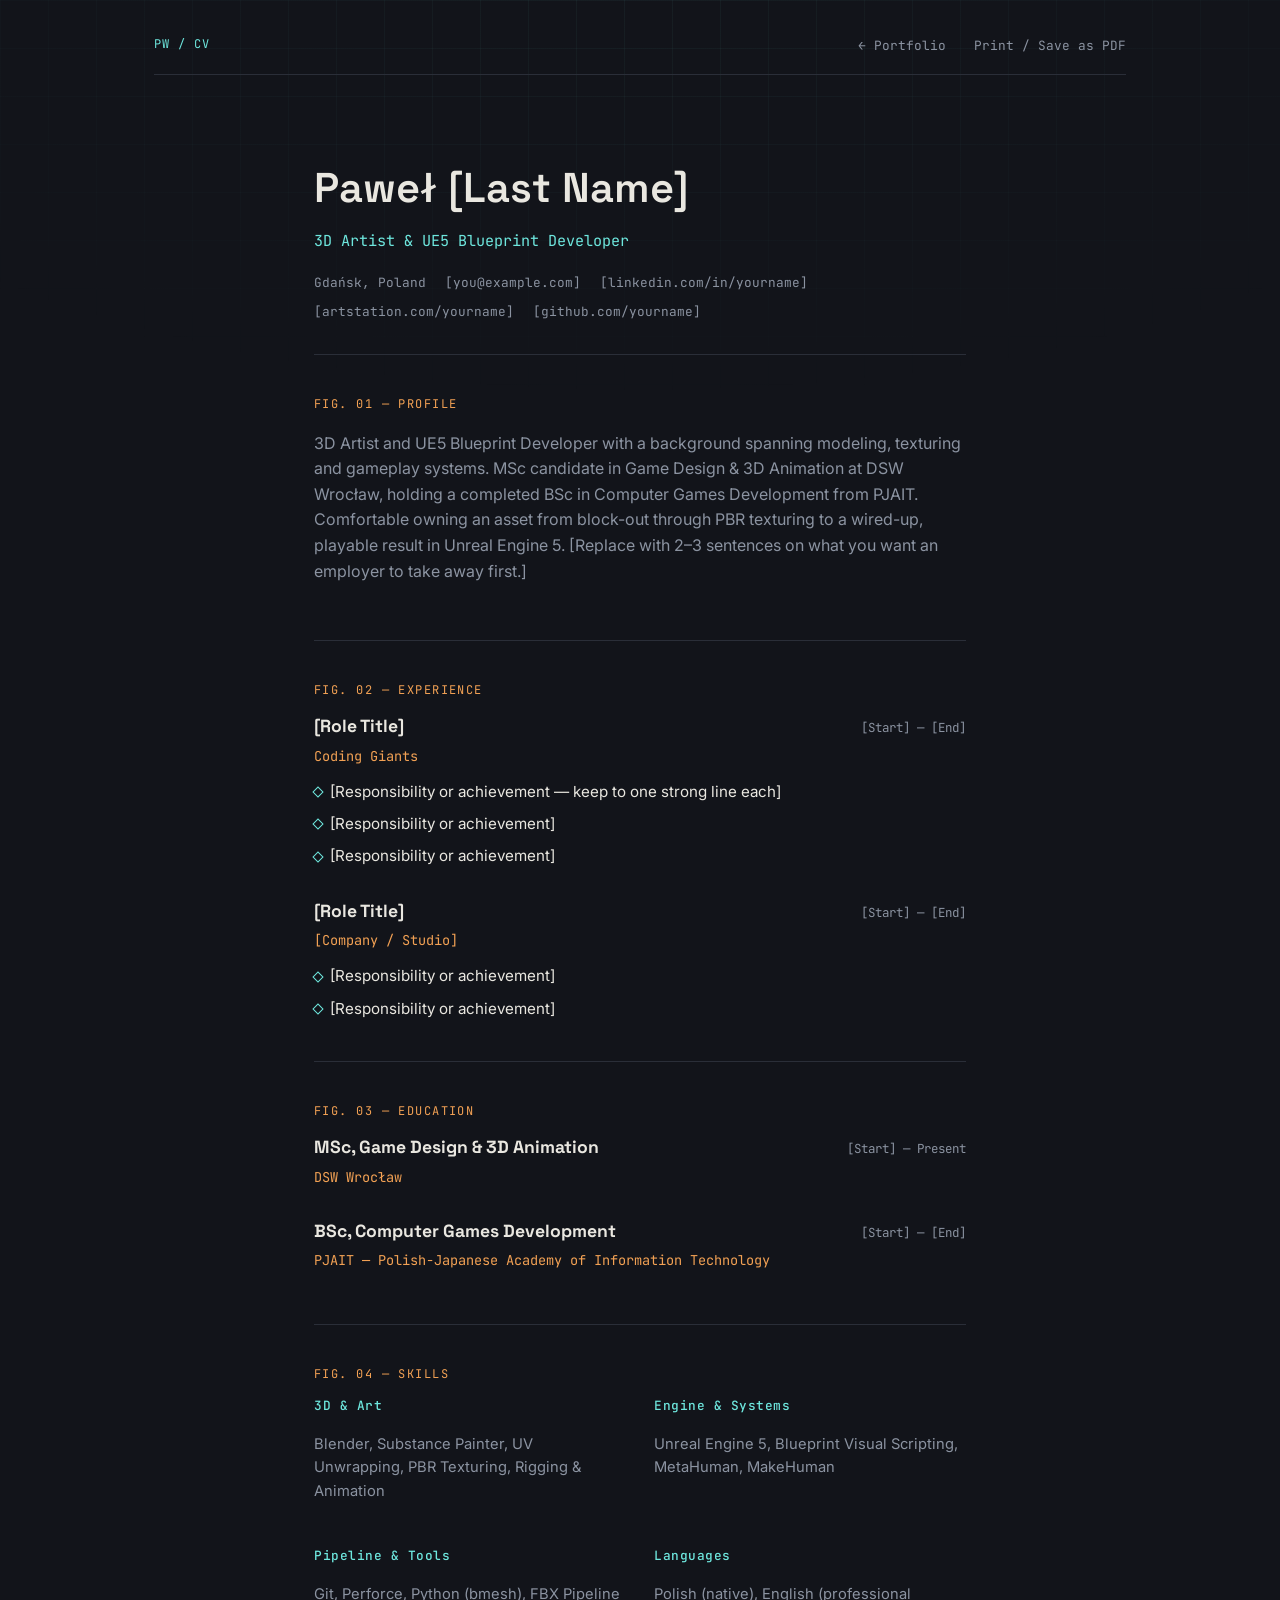
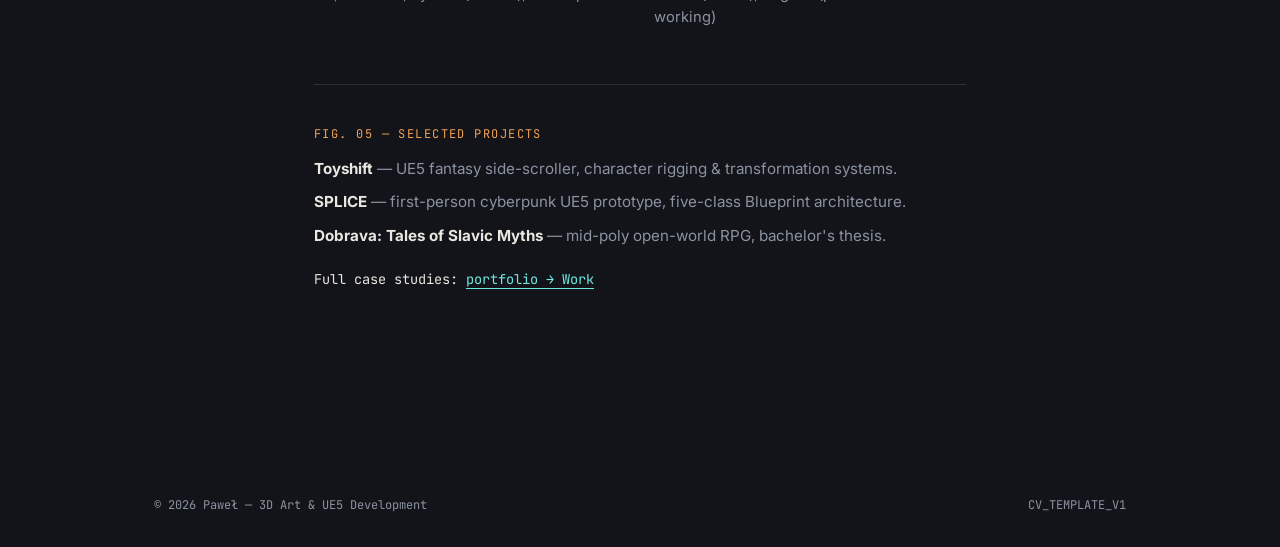
==== cv.html @ b589e6cb "Add files via upload" ====
<!DOCTYPE html>
<html lang="en">
<head>
<meta charset="UTF-8">
<meta name="viewport" content="width=device-width, initial-scale=1.0">
<title>Paweł — CV / 3D Artist</title>
<link rel="preconnect" href="https://fonts.googleapis.com">
<link rel="preconnect" href="https://fonts.gstatic.com" crossorigin>
<link href="https://fonts.googleapis.com/css2?family=Space+Grotesk:wght@400;500;600;700&family=Inter:wght@400;500;600&family=JetBrains+Mono:wght@400;500&display=swap" rel="stylesheet">
<link rel="stylesheet" href="style.css">
<link rel="stylesheet" href="cv.css">
</head>
<body class="cv-page">

<div class="grid-overlay" aria-hidden="true"></div>

<header class="site-header">
  <nav class="nav">
    <span class="nav-mark">PW / CV</span>
    <ul class="nav-links">
      <li><a href="index.html">← Portfolio</a></li>
      <li><a href="#" id="print-btn">Print / Save as PDF</a></li>
    </ul>
  </nav>
</header>

<main class="cv-sheet">

  <!-- HEADER -->
  <section class="cv-block cv-identity">
    <h1 class="cv-name">Paweł [Last Name]</h1>
    <p class="cv-role">3D Artist &amp; UE5 Blueprint Developer</p>
    <ul class="cv-contact-line">
      <li>Gdańsk, Poland</li>
      <li>[you@example.com]</li>
      <li>[linkedin.com/in/yourname]</li>
      <li>[artstation.com/yourname]</li>
      <li>[github.com/yourname]</li>
    </ul>
  </section>

  <!-- PROFILE -->
  <section class="cv-block">
    <p class="section-label">FIG. 01 — PROFILE</p>
    <p class="cv-profile">
      3D Artist and UE5 Blueprint Developer with a background spanning modeling,
      texturing and gameplay systems. MSc candidate in Game Design &amp; 3D Animation
      at DSW Wrocław, holding a completed BSc in Computer Games Development from
      PJAIT. Comfortable owning an asset from block-out through PBR texturing to a
      wired-up, playable result in Unreal Engine 5. [Replace with 2–3 sentences on
      what you want an employer to take away first.]
    </p>
  </section>

  <!-- EXPERIENCE -->
  <section class="cv-block">
    <p class="section-label">FIG. 02 — EXPERIENCE</p>

    <article class="cv-entry">
      <div class="cv-entry-head">
        <h3 class="cv-entry-title">[Role Title]</h3>
        <span class="cv-entry-date">[Start] — [End]</span>
      </div>
      <p class="cv-entry-org">Coding Giants</p>
      <ul class="cv-entry-points">
        <li>[Responsibility or achievement — keep to one strong line each]</li>
        <li>[Responsibility or achievement]</li>
        <li>[Responsibility or achievement]</li>
      </ul>
    </article>

    <article class="cv-entry">
      <div class="cv-entry-head">
        <h3 class="cv-entry-title">[Role Title]</h3>
        <span class="cv-entry-date">[Start] — [End]</span>
      </div>
      <p class="cv-entry-org">[Company / Studio]</p>
      <ul class="cv-entry-points">
        <li>[Responsibility or achievement]</li>
        <li>[Responsibility or achievement]</li>
      </ul>
    </article>
  </section>

  <!-- EDUCATION -->
  <section class="cv-block">
    <p class="section-label">FIG. 03 — EDUCATION</p>

    <article class="cv-entry">
      <div class="cv-entry-head">
        <h3 class="cv-entry-title">MSc, Game Design &amp; 3D Animation</h3>
        <span class="cv-entry-date">[Start] — Present</span>
      </div>
      <p class="cv-entry-org">DSW Wrocław</p>
    </article>

    <article class="cv-entry">
      <div class="cv-entry-head">
        <h3 class="cv-entry-title">BSc, Computer Games Development</h3>
        <span class="cv-entry-date">[Start] — [End]</span>
      </div>
      <p class="cv-entry-org">PJAIT — Polish-Japanese Academy of Information Technology</p>
    </article>
  </section>

  <!-- SKILLS -->
  <section class="cv-block">
    <p class="section-label">FIG. 04 — SKILLS</p>
    <div class="cv-skill-grid">
      <div>
        <h3 class="skill-group-title">3D &amp; Art</h3>
        <p class="cv-skill-line">Blender, Substance Painter, UV Unwrapping, PBR Texturing, Rigging &amp; Animation</p>
      </div>
      <div>
        <h3 class="skill-group-title">Engine &amp; Systems</h3>
        <p class="cv-skill-line">Unreal Engine 5, Blueprint Visual Scripting, MetaHuman, MakeHuman</p>
      </div>
      <div>
        <h3 class="skill-group-title">Pipeline &amp; Tools</h3>
        <p class="cv-skill-line">Git, Perforce, Python (bmesh), FBX Pipeline</p>
      </div>
      <div>
        <h3 class="skill-group-title">Languages</h3>
        <p class="cv-skill-line">Polish (native), English (professional working)</p>
      </div>
    </div>
  </section>

  <!-- SELECTED PROJECTS -->
  <section class="cv-block">
    <p class="section-label">FIG. 05 — SELECTED PROJECTS</p>
    <ul class="cv-project-list">
      <li><strong>Toyshift</strong> — UE5 fantasy side-scroller, character rigging &amp; transformation systems.</li>
      <li><strong>SPLICE</strong> — first-person cyberpunk UE5 prototype, five-class Blueprint architecture.</li>
      <li><strong>Dobrava: Tales of Slavic Myths</strong> — mid-poly open-world RPG, bachelor's thesis.</li>
    </ul>
    <p class="cv-portfolio-pointer">Full case studies: <a href="index.html#work">portfolio → Work</a></p>
  </section>

</main>

<footer class="site-footer">
  <span>© <span id="year"></span> Paweł — 3D Art &amp; UE5 Development</span>
  <span class="footer-mark">CV_TEMPLATE_V1</span>
</footer>

<script src="script.js"></script>
<script>
  document.getElementById('print-btn').addEventListener('click', function(e){
    e.preventDefault();
    window.print();
  });
</script>
</body>
</html>
---- style.css ----
/* ============================================
   TOKENS
   ============================================ */
:root{
  --bg: #12141a;
  --bg-panel: #1a1d25;
  --ink: #e9e7e0;
  --ink-dim: #8b93a1;
  --line: #2a2e38;
  --cyan: #6ee7de;
  --amber: #f2a154;

  --font-display: 'Space Grotesk', sans-serif;
  --font-body: 'Inter', sans-serif;
  --font-mono: 'JetBrains Mono', monospace;

  --gutter: clamp(1.5rem, 5vw, 4rem);
  --max-w: 1100px;
}

*{ box-sizing: border-box; }

html{ scroll-behavior: smooth; }

body{
  margin: 0;
  background: var(--bg);
  color: var(--ink);
  font-family: var(--font-body);
  line-height: 1.6;
  -webkit-font-smoothing: antialiased;
}

a{ color: inherit; text-decoration: none; }

ul{ list-style: none; margin: 0; padding: 0; }

h1, h2, h3{ font-family: var(--font-display); margin: 0; }

/* ============================================
   BLUEPRINT GRID BACKGROUND (signature element)
   ============================================ */
.grid-overlay{
  position: fixed;
  inset: 0;
  pointer-events: none;
  z-index: 0;
  background-image:
    linear-gradient(rgba(110,231,222,0.05) 1px, transparent 1px),
    linear-gradient(90deg, rgba(110,231,222,0.05) 1px, transparent 1px);
  background-size: 48px 48px;
  mask-image: radial-gradient(ellipse 100% 60% at 50% 0%, black 0%, transparent 75%);
}

/* ============================================
   LAYOUT SHELL
   ============================================ */
main, header, footer{
  position: relative;
  z-index: 1;
  max-width: var(--max-w);
  margin: 0 auto;
  padding-left: var(--gutter);
  padding-right: var(--gutter);
}

/* ============================================
   HEADER / NAV
   ============================================ */
.site-header{
  padding-top: 2rem;
  padding-bottom: 1rem;
}

.nav{
  display: flex;
  align-items: center;
  justify-content: space-between;
  border-bottom: 1px solid var(--line);
  padding-bottom: 1rem;
}

.nav-mark{
  font-family: var(--font-mono);
  font-size: 0.75rem;
  letter-spacing: 0.08em;
  color: var(--cyan);
}

.nav-links{
  display: flex;
  gap: 1.75rem;
}

.nav-links a{
  font-family: var(--font-mono);
  font-size: 0.8rem;
  color: var(--ink-dim);
  transition: color 0.2s ease;
}

.nav-links a:hover{ color: var(--ink); }

.corner{
  position: fixed;
  top: 1rem;
  left: 1rem;
  font-family: var(--font-mono);
  font-size: 0.7rem;
  color: var(--line);
  z-index: 0;
}

/* ============================================
   HERO
   ============================================ */
.hero{
  padding-top: clamp(3rem, 10vw, 7rem);
  padding-bottom: clamp(3rem, 8vw, 5rem);
  border-bottom: 1px solid var(--line);
}

.eyebrow{
  font-family: var(--font-mono);
  font-size: 0.75rem;
  letter-spacing: 0.12em;
  color: var(--amber);
  margin: 0 0 1.25rem;
}

.hero-title{
  font-size: clamp(2.4rem, 7vw, 4.5rem);
  font-weight: 600;
  line-height: 1.05;
  letter-spacing: -0.01em;
}

.hero-title-sub{
  display: block;
  color: var(--ink-dim);
  font-weight: 500;
}

.hero-lede{
  max-width: 46ch;
  margin-top: 1.75rem;
  color: var(--ink-dim);
  font-size: 1.05rem;
}

.hero-meta{
  display: flex;
  flex-wrap: wrap;
  gap: 2.5rem;
  margin-top: 2.5rem;
}

.meta-item{
  font-family: var(--font-mono);
  font-size: 0.9rem;
  display: flex;
  flex-direction: column;
  gap: 0.35rem;
}

.meta-label{
  font-size: 0.7rem;
  letter-spacing: 0.08em;
  color: var(--ink-dim);
  text-transform: uppercase;
}

/* ============================================
   SECTION LABELS (shared)
   ============================================ */
.section-label{
  font-family: var(--font-mono);
  font-size: 0.75rem;
  letter-spacing: 0.12em;
  color: var(--amber);
  margin: 0 0 0.75rem;
}

.section-title{
  font-size: clamp(1.8rem, 4vw, 2.4rem);
  font-weight: 600;
  margin-bottom: 2.5rem;
}

/* ============================================
   SKILLS
   ============================================ */
.skills{
  padding-top: clamp(3rem, 8vw, 5rem);
  padding-bottom: clamp(3rem, 8vw, 5rem);
  border-bottom: 1px solid var(--line);
}

.skill-groups{
  display: grid;
  grid-template-columns: repeat(auto-fit, minmax(220px, 1fr));
  gap: 2.5rem;
}

.skill-group-title{
  font-family: var(--font-mono);
  font-size: 0.8rem;
  color: var(--cyan);
  letter-spacing: 0.04em;
  margin-bottom: 1rem;
  font-weight: 500;
}

.skill-tags{
  display: flex;
  flex-direction: column;
  gap: 0.6rem;
}

.skill-tags li{
  font-size: 0.95rem;
  padding-left: 1rem;
  position: relative;
  color: var(--ink);
}

.skill-tags li::before{
  content: "";
  position: absolute;
  left: 0;
  top: 0.55em;
  width: 6px;
  height: 6px;
  border: 1px solid var(--cyan);
  transform: rotate(45deg);
}

/* ============================================
   WORK / PROJECTS
   ============================================ */
.work{
  padding-top: clamp(3rem, 8vw, 5rem);
  padding-bottom: clamp(3rem, 8vw, 5rem);
  border-bottom: 1px solid var(--line);
}

.project-list{
  display: flex;
  flex-direction: column;
  gap: 3rem;
}

.project{
  display: grid;
  grid-template-columns: 260px 1fr;
  gap: 2.5rem;
  align-items: start;
}

@media (max-width: 720px){
  .project{ grid-template-columns: 1fr; }
}

/* the "viewport frame" replaces a thumbnail image with a linked technical frame */
.project-viewport{
  position: relative;
  aspect-ratio: 4 / 3;
  border: 1px dashed var(--line);
  background:
    linear-gradient(rgba(110,231,222,0.04) 1px, transparent 1px),
    linear-gradient(90deg, rgba(110,231,222,0.04) 1px, transparent 1px);
  background-size: 16px 16px;
  display: flex;
  align-items: center;
  justify-content: center;
  padding: 1rem;
  transition: border-color 0.2s ease, background-color 0.2s ease;
}

.project-viewport:hover{
  border-color: var(--cyan);
  background-color: rgba(110,231,222,0.03);
}

.viewport-corner{
  position: absolute;
  width: 14px;
  height: 14px;
  border: 1px solid var(--ink-dim);
}
.viewport-corner.tl{ top: -1px; left: -1px; border-width: 1px 0 0 1px; }
.viewport-corner.tr{ top: -1px; right: -1px; border-width: 1px 1px 0 0; }
.viewport-corner.bl{ bottom: -1px; left: -1px; border-width: 0 0 1px 1px; }
.viewport-corner.br{ bottom: -1px; right: -1px; border-width: 0 1px 1px 0; }

.viewport-id{
  position: absolute;
  top: 0.6rem;
  left: 0.8rem;
  font-family: var(--font-mono);
  font-size: 0.65rem;
  letter-spacing: 0.06em;
  color: var(--ink-dim);
}

.viewport-link{
  font-family: var(--font-mono);
  font-size: 0.9rem;
  text-align: center;
  color: var(--cyan);
  padding: 0.6rem 1rem;
  border: 1px solid var(--cyan);
}

.viewport-link:hover{
  background: var(--cyan);
  color: var(--bg);
}

.project-title{
  font-size: 1.4rem;
  margin-bottom: 0.75rem;
}

.project-desc{
  color: var(--ink-dim);
  max-width: 60ch;
  font-size: 0.98rem;
}

.project-tags{
  display: flex;
  flex-wrap: wrap;
  gap: 0.6rem;
  margin-top: 1rem;
}

.project-tags li{
  font-family: var(--font-mono);
  font-size: 0.72rem;
  letter-spacing: 0.03em;
  color: var(--ink-dim);
  border: 1px solid var(--line);
  padding: 0.3rem 0.6rem;
}

/* ============================================
   CONTACT
   ============================================ */
.contact{
  padding-top: clamp(3rem, 8vw, 5rem);
  padding-bottom: clamp(3rem, 8vw, 5rem);
}

.contact-lede{
  max-width: 50ch;
  color: var(--ink-dim);
  margin-bottom: 2rem;
}

.contact-links{
  display: flex;
  flex-wrap: wrap;
  gap: 1rem;
}

.contact-link{
  font-family: var(--font-mono);
  font-size: 0.85rem;
  border: 1px solid var(--line);
  padding: 0.7rem 1.2rem;
  transition: border-color 0.2s ease, color 0.2s ease;
}

.contact-link:hover{
  border-color: var(--cyan);
  color: var(--cyan);
}

/* ============================================
   FOOTER
   ============================================ */
.site-footer{
  display: flex;
  justify-content: space-between;
  padding-top: 2rem;
  padding-bottom: 2rem;
  font-family: var(--font-mono);
  font-size: 0.75rem;
  color: var(--ink-dim);
}

/* ============================================
   ACCESSIBILITY
   ============================================ */
a:focus-visible,
button:focus-visible{
  outline: 2px solid var(--cyan);
  outline-offset: 2px;
}

@media (prefers-reduced-motion: reduce){
  html{ scroll-behavior: auto; }
}
---- cv.css ----
/* Extends style.css with resume-sheet specific rules */

.cv-sheet{
  padding-top: clamp(2.5rem, 6vw, 4rem);
  padding-bottom: 5rem;
  max-width: 780px;
}

.cv-block{
  padding-bottom: 2.5rem;
  margin-bottom: 2.5rem;
  border-bottom: 1px solid var(--line);
}

.cv-block:last-of-type{
  border-bottom: none;
}

.cv-identity{
  padding-bottom: 2rem;
}

.cv-name{
  font-size: clamp(1.9rem, 5vw, 2.6rem);
  font-weight: 600;
}

.cv-role{
  font-family: var(--font-mono);
  color: var(--cyan);
  margin-top: 0.5rem;
  font-size: 0.95rem;
}

.cv-contact-line{
  display: flex;
  flex-wrap: wrap;
  gap: 0.5rem 1.2rem;
  margin-top: 1.25rem;
  font-family: var(--font-mono);
  font-size: 0.8rem;
  color: var(--ink-dim);
}

.cv-contact-line li::after{
  content: '';
}

.cv-profile{
  max-width: 65ch;
  color: var(--ink-dim);
}

.cv-entry{
  margin-bottom: 1.75rem;
}

.cv-entry:last-child{ margin-bottom: 0; }

.cv-entry-head{
  display: flex;
  justify-content: space-between;
  align-items: baseline;
  gap: 1rem;
  flex-wrap: wrap;
}

.cv-entry-title{
  font-size: 1.1rem;
}

.cv-entry-date{
  font-family: var(--font-mono);
  font-size: 0.78rem;
  color: var(--ink-dim);
  white-space: nowrap;
}

.cv-entry-org{
  font-family: var(--font-mono);
  font-size: 0.85rem;
  color: var(--amber);
  margin: 0.35rem 0 0.75rem;
}

.cv-entry-points{
  display: flex;
  flex-direction: column;
  gap: 0.5rem;
}

.cv-entry-points li{
  position: relative;
  padding-left: 1rem;
  font-size: 0.95rem;
  color: var(--ink);
}

.cv-entry-points li::before{
  content: "";
  position: absolute;
  left: 0;
  top: 0.55em;
  width: 6px;
  height: 6px;
  border: 1px solid var(--cyan);
  transform: rotate(45deg);
}

.cv-skill-grid{
  display: grid;
  grid-template-columns: repeat(auto-fit, minmax(220px, 1fr));
  gap: 1.75rem;
}

.cv-skill-line{
  color: var(--ink-dim);
  font-size: 0.92rem;
  margin-top: 0.5rem;
}

.cv-project-list{
  display: flex;
  flex-direction: column;
  gap: 0.6rem;
}

.cv-project-list li{
  font-size: 0.95rem;
  color: var(--ink-dim);
}

.cv-project-list strong{
  color: var(--ink);
}

.cv-portfolio-pointer{
  margin-top: 1.25rem;
  font-family: var(--font-mono);
  font-size: 0.85rem;
}

.cv-portfolio-pointer a{
  color: var(--cyan);
  border-bottom: 1px solid var(--cyan);
}

/* Print styles: strip the dark theme for a clean, ink-friendly PDF */
@media print{
  .grid-overlay, .site-header, .site-footer{ display: none; }
  body{ background: #fff; color: #111; }
  .cv-sheet{ max-width: 100%; padding: 0; }
  .section-label{ color: #b5651d; }
  .cv-role, .cv-entry-org{ color: #333; }
  .cv-profile, .cv-skill-line, .cv-project-list li, .cv-entry-date, .cv-contact-line{ color: #444; }
  .cv-block{ border-color: #ddd; break-inside: avoid; }
  .cv-entry-points li::before{ border-color: #b5651d; }
}
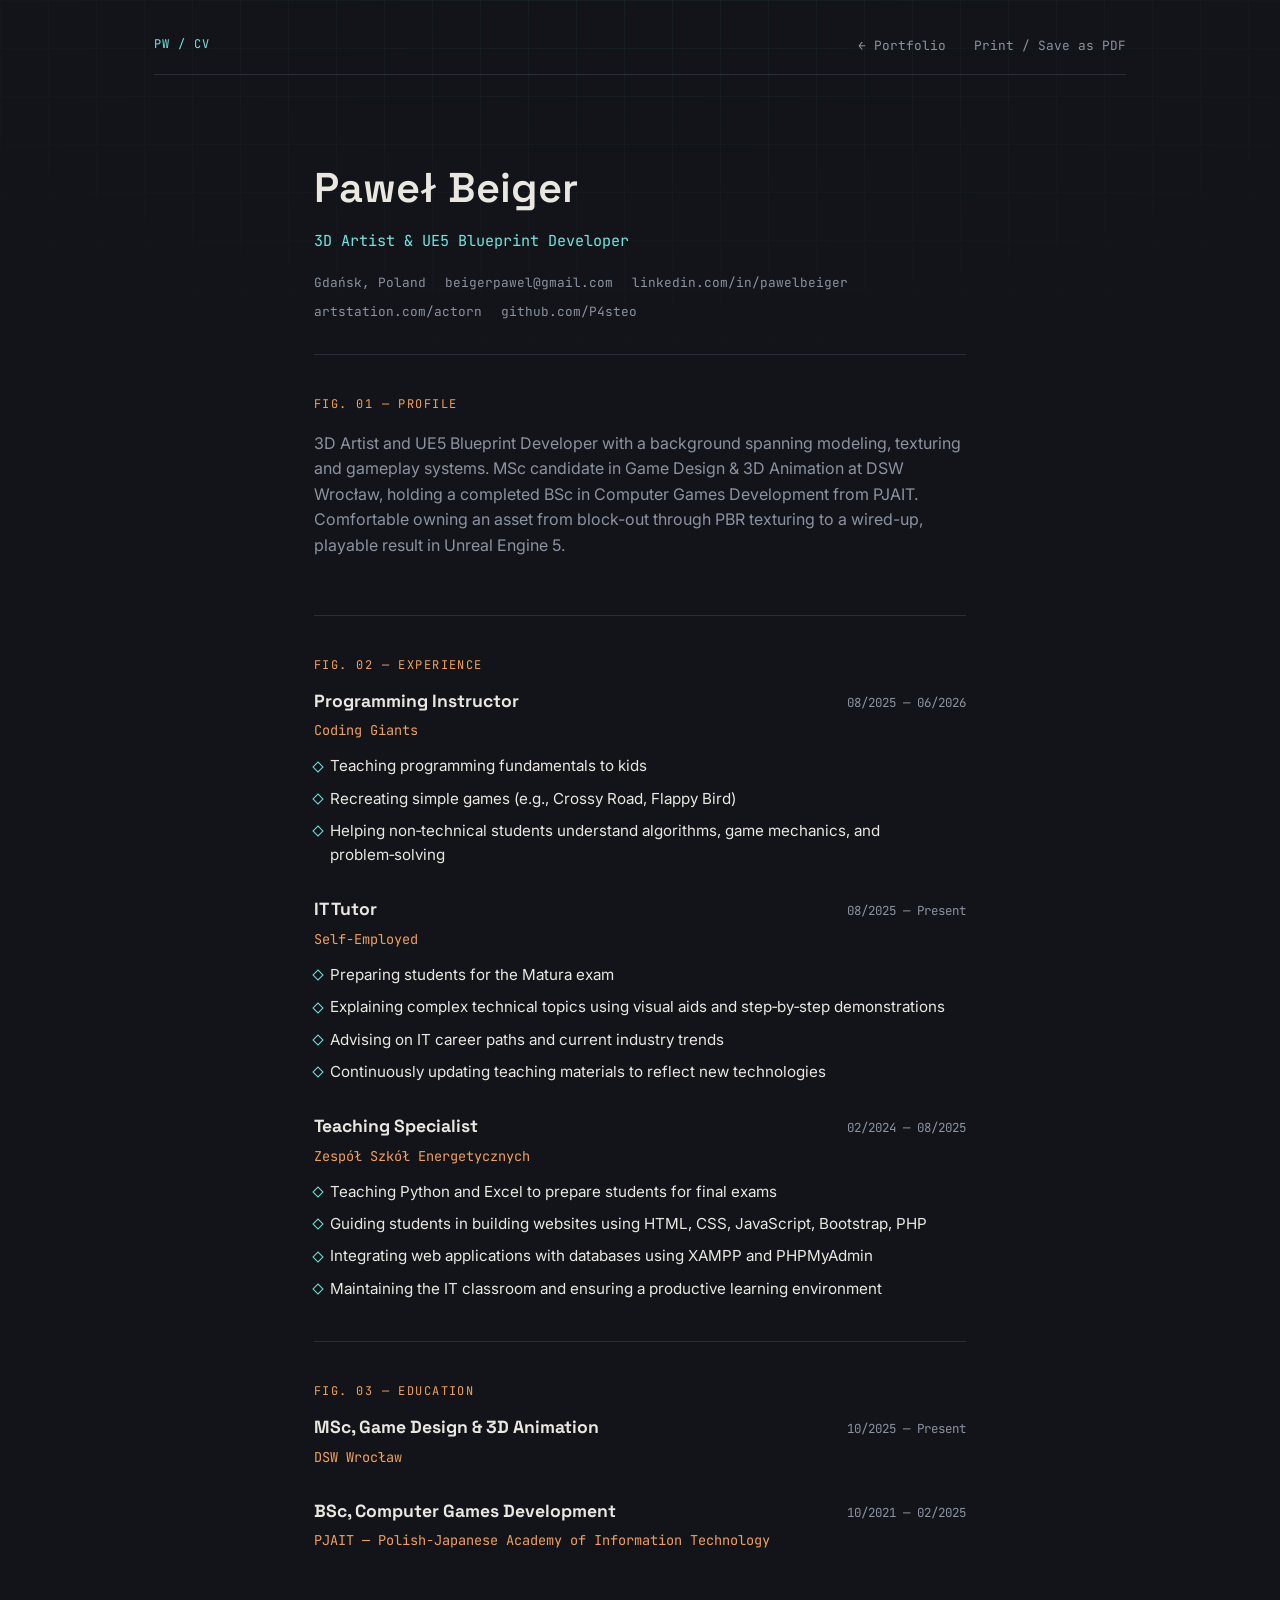
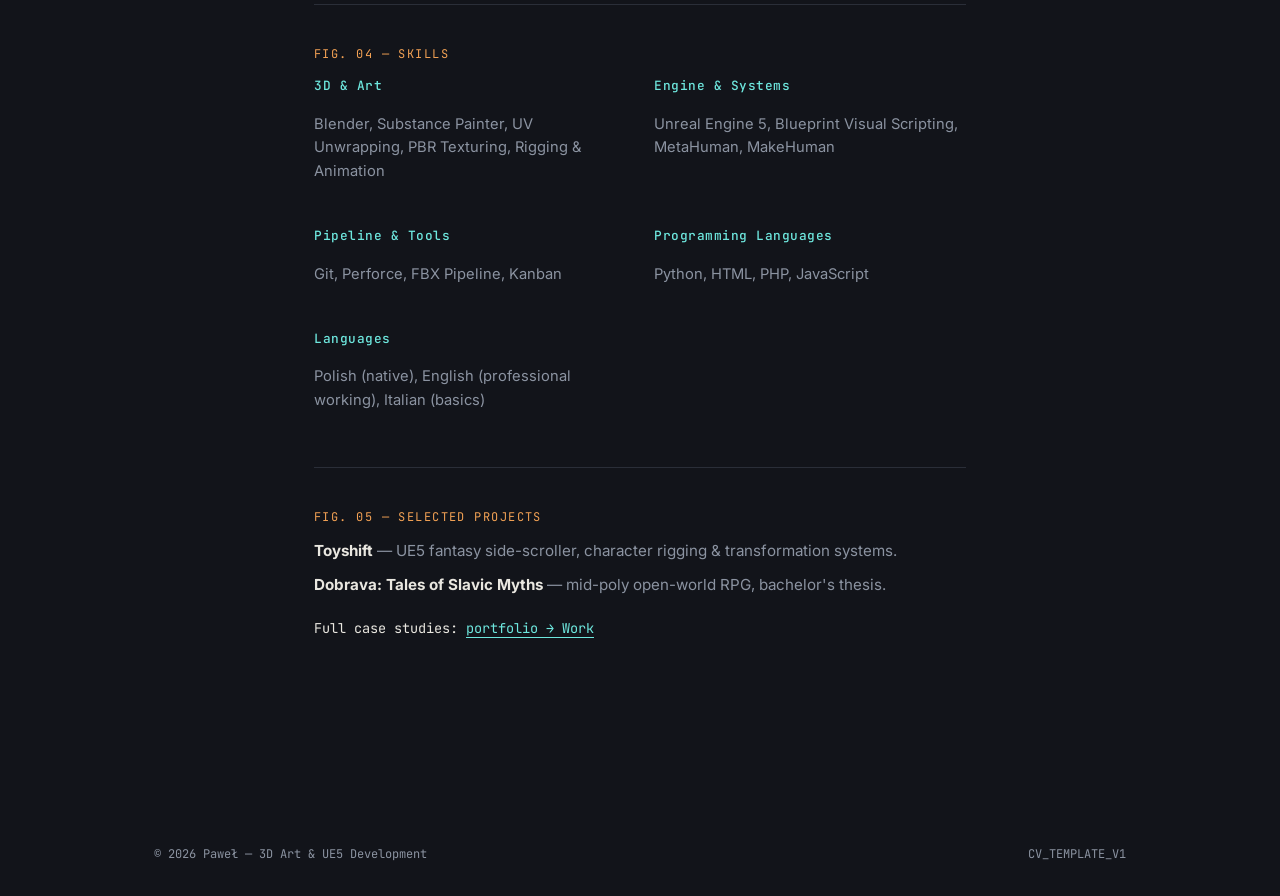
==== commit 7d82173c: "Revise CV with updated name and contact details Updated personal information and experience details " ====
--- a/cv.html
+++ b/cv.html
@@ -28,14 +28,14 @@
 
   <!-- HEADER -->
   <section class="cv-block cv-identity">
-    <h1 class="cv-name">Paweł [Last Name]</h1>
+    <h1 class="cv-name">Paweł Beiger</h1>
     <p class="cv-role">3D Artist &amp; UE5 Blueprint Developer</p>
     <ul class="cv-contact-line">
       <li>Gdańsk, Poland</li>
-      <li>[you@example.com]</li>
-      <li>[linkedin.com/in/yourname]</li>
-      <li>[artstation.com/yourname]</li>
-      <li>[github.com/yourname]</li>
+      <li>beigerpawel@gmail.com</li>
+      <li>linkedin.com/in/pawelbeiger</li>
+      <li>artstation.com/actorn</li>
+      <li>github.com/P4steo</li>
     </ul>
   </section>
 
@@ -47,8 +47,7 @@
       texturing and gameplay systems. MSc candidate in Game Design &amp; 3D Animation
       at DSW Wrocław, holding a completed BSc in Computer Games Development from
       PJAIT. Comfortable owning an asset from block-out through PBR texturing to a
-      wired-up, playable result in Unreal Engine 5. [Replace with 2–3 sentences on
-      what you want an employer to take away first.]
+      wired-up, playable result in Unreal Engine 5.
     </p>
   </section>
 
@@ -58,26 +57,43 @@
 
     <article class="cv-entry">
       <div class="cv-entry-head">
-        <h3 class="cv-entry-title">[Role Title]</h3>
-        <span class="cv-entry-date">[Start] — [End]</span>
+        <h3 class="cv-entry-title">Programming Instructor</h3>
+        <span class="cv-entry-date"> 08/2025 — 06/2026</span>
       </div>
       <p class="cv-entry-org">Coding Giants</p>
       <ul class="cv-entry-points">
-        <li>[Responsibility or achievement — keep to one strong line each]</li>
-        <li>[Responsibility or achievement]</li>
-        <li>[Responsibility or achievement]</li>
+        <li>Teaching programming fundamentals to kids</li>
+        <li> Recreating simple games (e.g., Crossy Road, Flappy Bird)</li>
+        <li> Helping non‑technical students understand algorithms, game mechanics, and
+problem‑solving</li>
       </ul>
     </article>
 
     <article class="cv-entry">
       <div class="cv-entry-head">
-        <h3 class="cv-entry-title">[Role Title]</h3>
-        <span class="cv-entry-date">[Start] — [End]</span>
+        <h3 class="cv-entry-title">IT Tutor</h3>
+        <span class="cv-entry-date"> 08/2025 — Present</span>
       </div>
-      <p class="cv-entry-org">[Company / Studio]</p>
+      <p class="cv-entry-org">Self‑Employed</p>
       <ul class="cv-entry-points">
-        <li>[Responsibility or achievement]</li>
-        <li>[Responsibility or achievement]</li>
+        <li>Preparing students for the Matura exam</li>
+        <li>Explaining complex technical topics using visual aids and step‑by‑step demonstrations</li>
+        <li>Advising on IT career paths and current industry trends</li>
+        <li>Continuously updating teaching materials to reflect new technologies</li>
+      </ul>
+    </article>
+
+    <article class="cv-entry">
+      <div class="cv-entry-head">
+        <h3 class="cv-entry-title">Teaching Specialist</h3>
+        <span class="cv-entry-date"> 02/2024 — 08/2025</span>
+      </div>
+      <p class="cv-entry-org">Zespół Szkół Energetycznych</p>
+      <ul class="cv-entry-points">
+        <li>Teaching Python and Excel to prepare students for final exams</li>
+        <li>Guiding students in building websites using HTML, CSS, JavaScript, Bootstrap, PHP</li>
+        <li>Integrating web applications with databases using XAMPP and PHPMyAdmin</li>
+        <li>Maintaining the IT classroom and ensuring a productive learning environment</li>
       </ul>
     </article>
   </section>
@@ -89,7 +105,7 @@
     <article class="cv-entry">
       <div class="cv-entry-head">
         <h3 class="cv-entry-title">MSc, Game Design &amp; 3D Animation</h3>
-        <span class="cv-entry-date">[Start] — Present</span>
+        <span class="cv-entry-date">10/2025 — Present</span>
       </div>
       <p class="cv-entry-org">DSW Wrocław</p>
     </article>
@@ -97,7 +113,7 @@
     <article class="cv-entry">
       <div class="cv-entry-head">
         <h3 class="cv-entry-title">BSc, Computer Games Development</h3>
-        <span class="cv-entry-date">[Start] — [End]</span>
+        <span class="cv-entry-date">10/2021 — 02/2025</span>
       </div>
       <p class="cv-entry-org">PJAIT — Polish-Japanese Academy of Information Technology</p>
     </article>
@@ -117,11 +133,15 @@
       </div>
       <div>
         <h3 class="skill-group-title">Pipeline &amp; Tools</h3>
-        <p class="cv-skill-line">Git, Perforce, Python (bmesh), FBX Pipeline</p>
+        <p class="cv-skill-line">Git, Perforce, FBX Pipeline, Kanban</p>
+      </div>
+       <div>
+        <h3 class="skill-group-title">Programming Languages</h3>
+        <p class="cv-skill-line">Python, HTML, PHP, JavaScript</p>
       </div>
       <div>
         <h3 class="skill-group-title">Languages</h3>
-        <p class="cv-skill-line">Polish (native), English (professional working)</p>
+        <p class="cv-skill-line">Polish (native), English (professional working), Italian (basics)</p>
       </div>
     </div>
   </section>
@@ -131,7 +151,6 @@
     <p class="section-label">FIG. 05 — SELECTED PROJECTS</p>
     <ul class="cv-project-list">
       <li><strong>Toyshift</strong> — UE5 fantasy side-scroller, character rigging &amp; transformation systems.</li>
-      <li><strong>SPLICE</strong> — first-person cyberpunk UE5 prototype, five-class Blueprint architecture.</li>
       <li><strong>Dobrava: Tales of Slavic Myths</strong> — mid-poly open-world RPG, bachelor's thesis.</li>
     </ul>
     <p class="cv-portfolio-pointer">Full case studies: <a href="index.html#work">portfolio → Work</a></p>
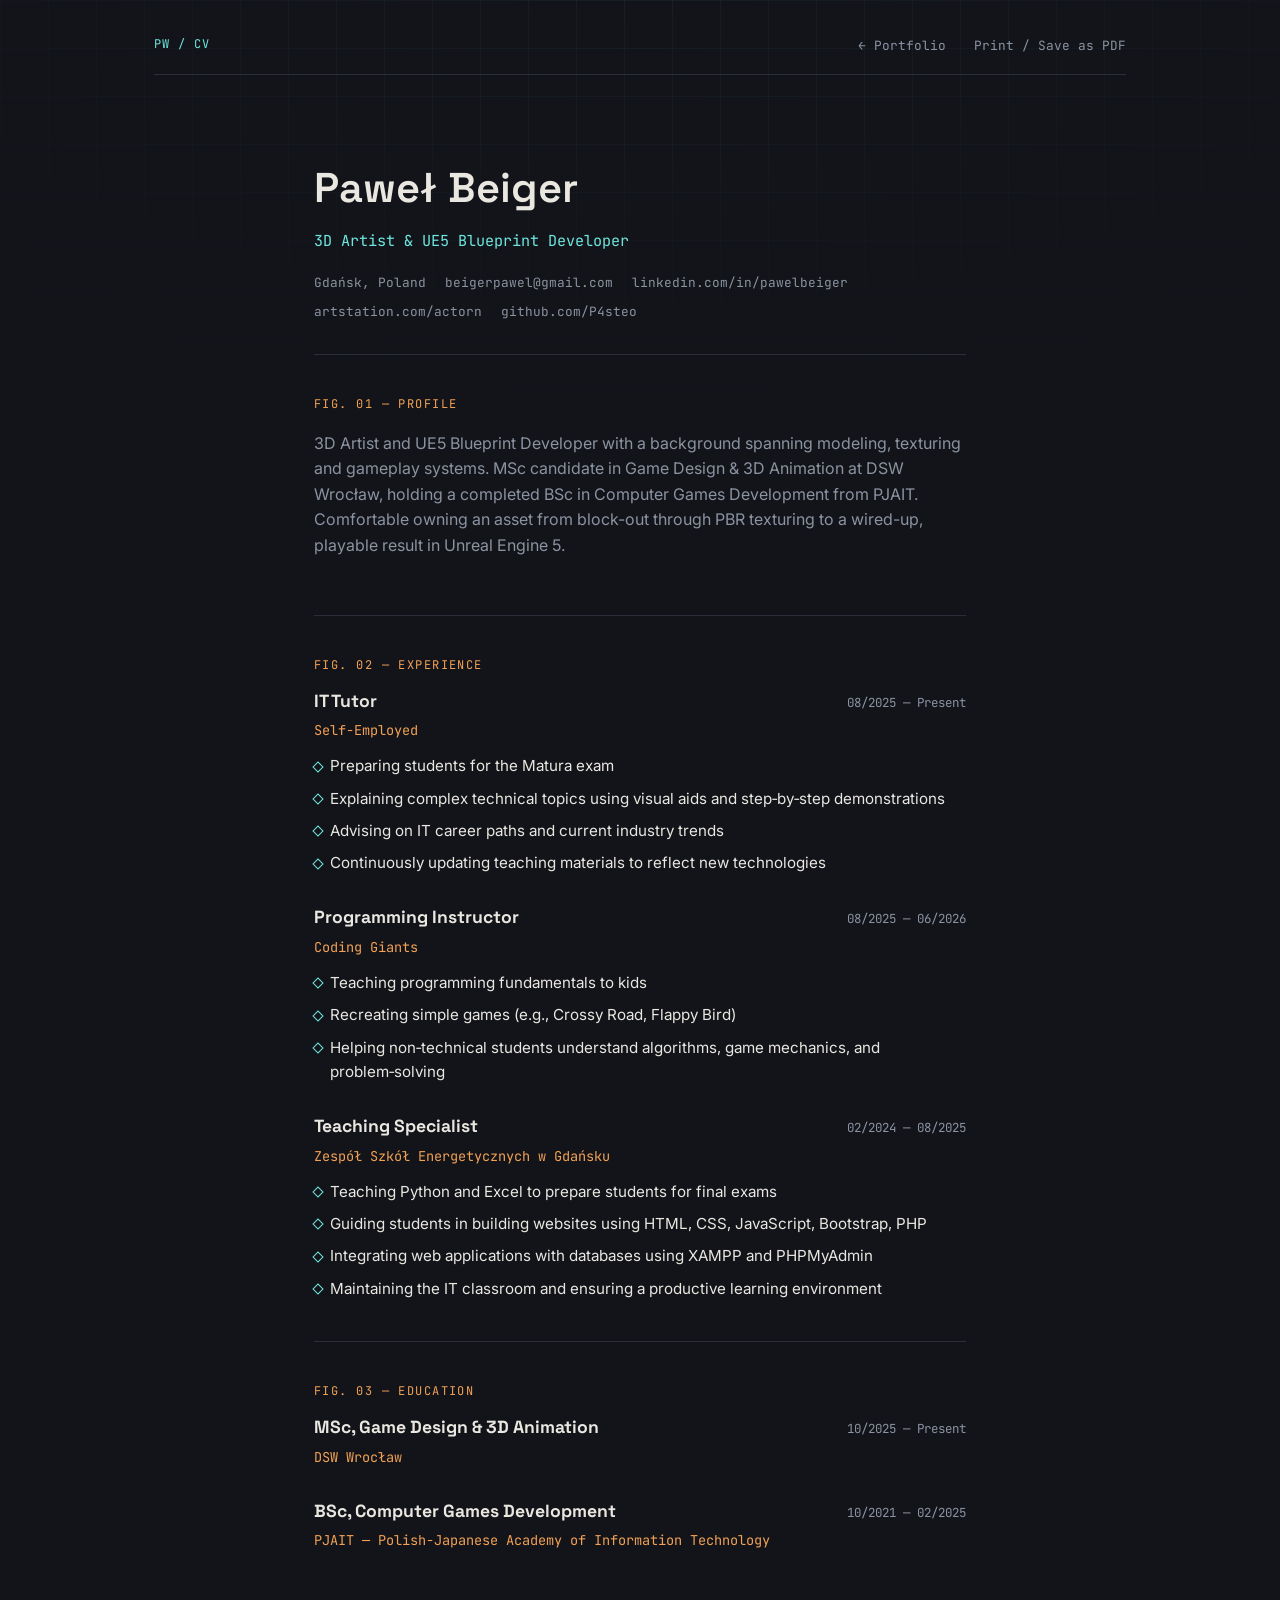
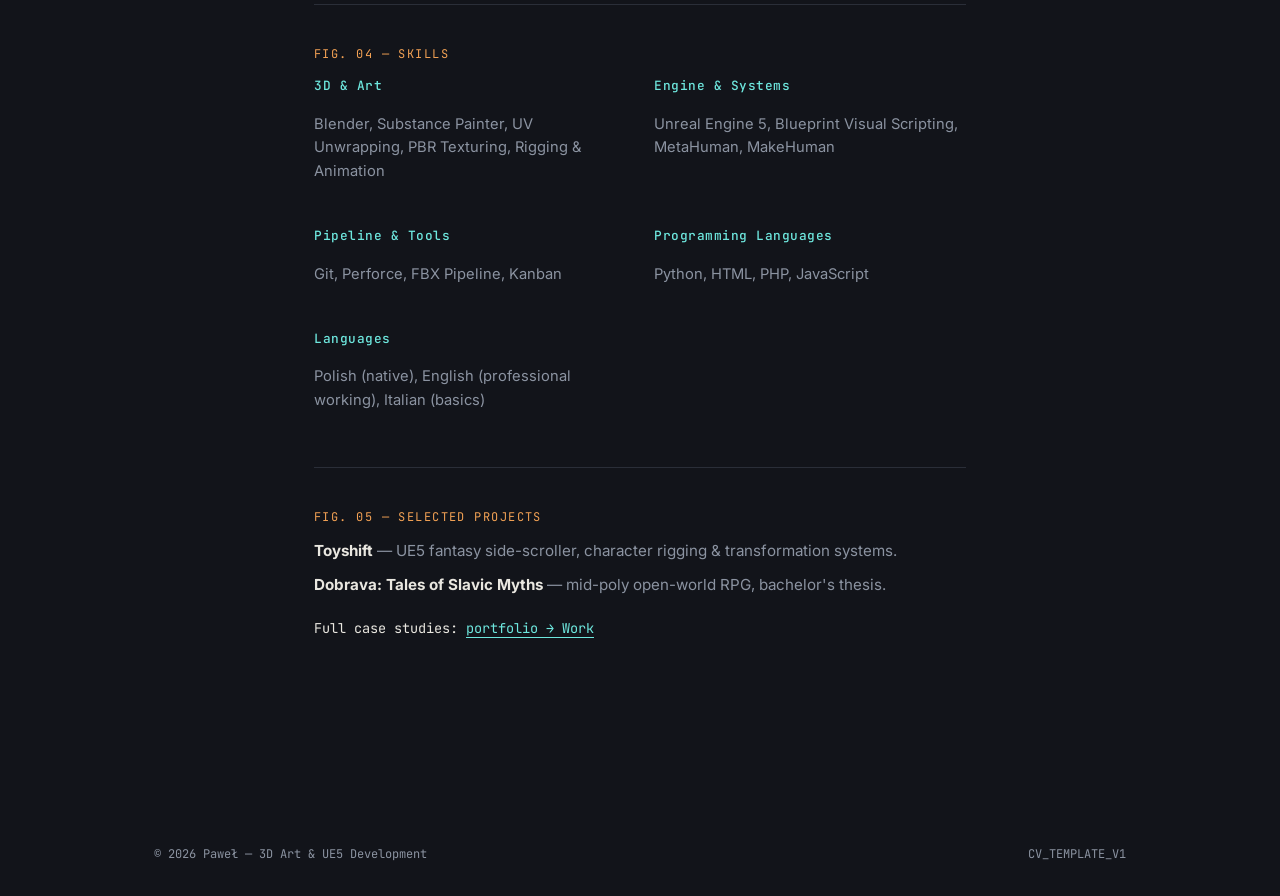
==== commit 23c15c1b: "Revise CV entries for Programming Instructor role" ====
--- a/cv.html
+++ b/cv.html
@@ -57,6 +57,20 @@
 
     <article class="cv-entry">
       <div class="cv-entry-head">
+        <h3 class="cv-entry-title">IT Tutor</h3>
+        <span class="cv-entry-date"> 08/2025 — Present</span>
+      </div>
+      <p class="cv-entry-org">Self‑Employed</p>
+      <ul class="cv-entry-points">
+        <li>Preparing students for the Matura exam</li>
+        <li>Explaining complex technical topics using visual aids and step‑by‑step demonstrations</li>
+        <li>Advising on IT career paths and current industry trends</li>
+        <li>Continuously updating teaching materials to reflect new technologies</li>
+      </ul>
+    </article>
+
+    <article class="cv-entry">
+      <div class="cv-entry-head">
         <h3 class="cv-entry-title">Programming Instructor</h3>
         <span class="cv-entry-date"> 08/2025 — 06/2026</span>
       </div>
@@ -71,24 +85,10 @@
 
     <article class="cv-entry">
       <div class="cv-entry-head">
-        <h3 class="cv-entry-title">IT Tutor</h3>
-        <span class="cv-entry-date"> 08/2025 — Present</span>
-      </div>
-      <p class="cv-entry-org">Self‑Employed</p>
-      <ul class="cv-entry-points">
-        <li>Preparing students for the Matura exam</li>
-        <li>Explaining complex technical topics using visual aids and step‑by‑step demonstrations</li>
-        <li>Advising on IT career paths and current industry trends</li>
-        <li>Continuously updating teaching materials to reflect new technologies</li>
-      </ul>
-    </article>
-
-    <article class="cv-entry">
-      <div class="cv-entry-head">
         <h3 class="cv-entry-title">Teaching Specialist</h3>
         <span class="cv-entry-date"> 02/2024 — 08/2025</span>
       </div>
-      <p class="cv-entry-org">Zespół Szkół Energetycznych</p>
+      <p class="cv-entry-org">Zespół Szkół Energetycznych w Gdańsku</p>
       <ul class="cv-entry-points">
         <li>Teaching Python and Excel to prepare students for final exams</li>
         <li>Guiding students in building websites using HTML, CSS, JavaScript, Bootstrap, PHP</li>
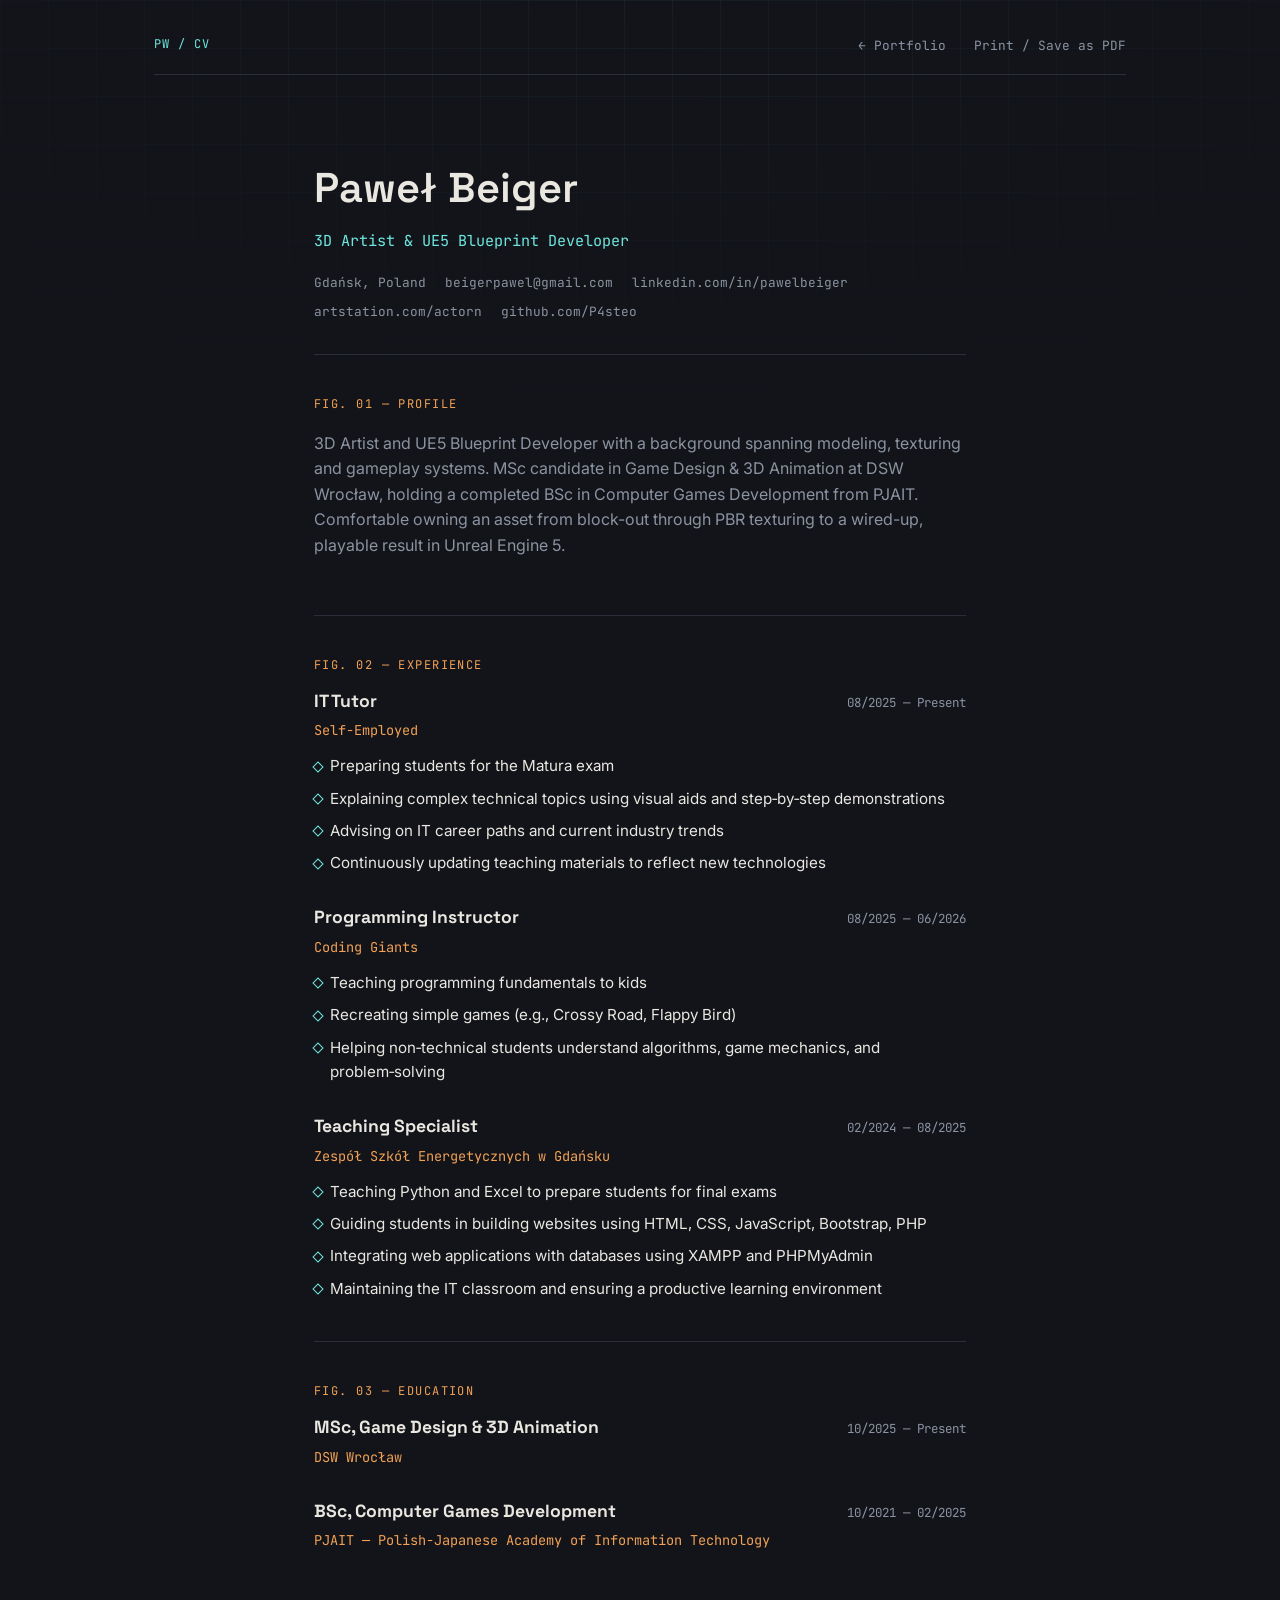
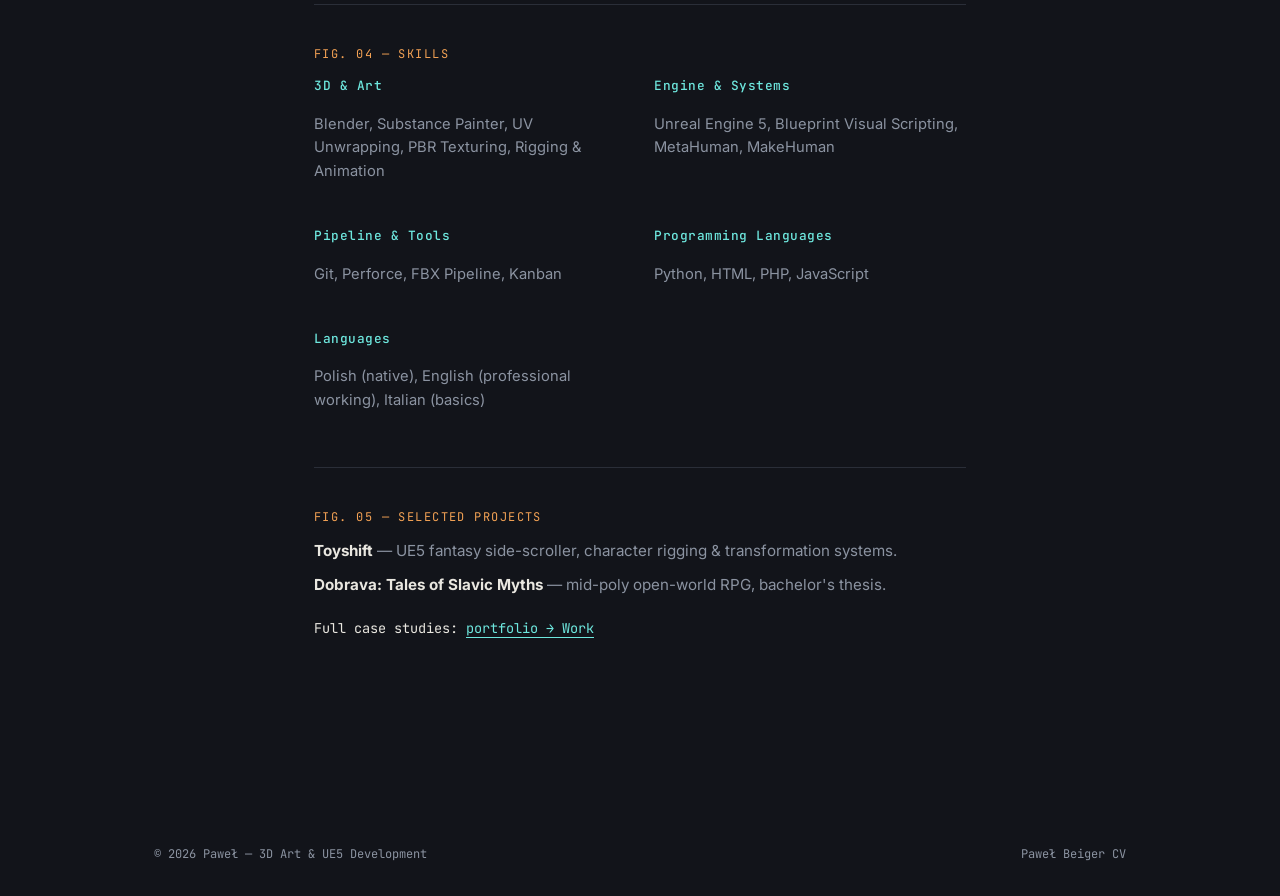
==== commit 6a55d02b: "Update footer mark in cv.html" ====
--- a/cv.html
+++ b/cv.html
@@ -160,7 +160,7 @@
 
 <footer class="site-footer">
   <span>© <span id="year"></span> Paweł — 3D Art &amp; UE5 Development</span>
-  <span class="footer-mark">CV_TEMPLATE_V1</span>
+  <span class="footer-mark">Paweł Beiger CV</span>
 </footer>
 
 <script src="script.js"></script>
